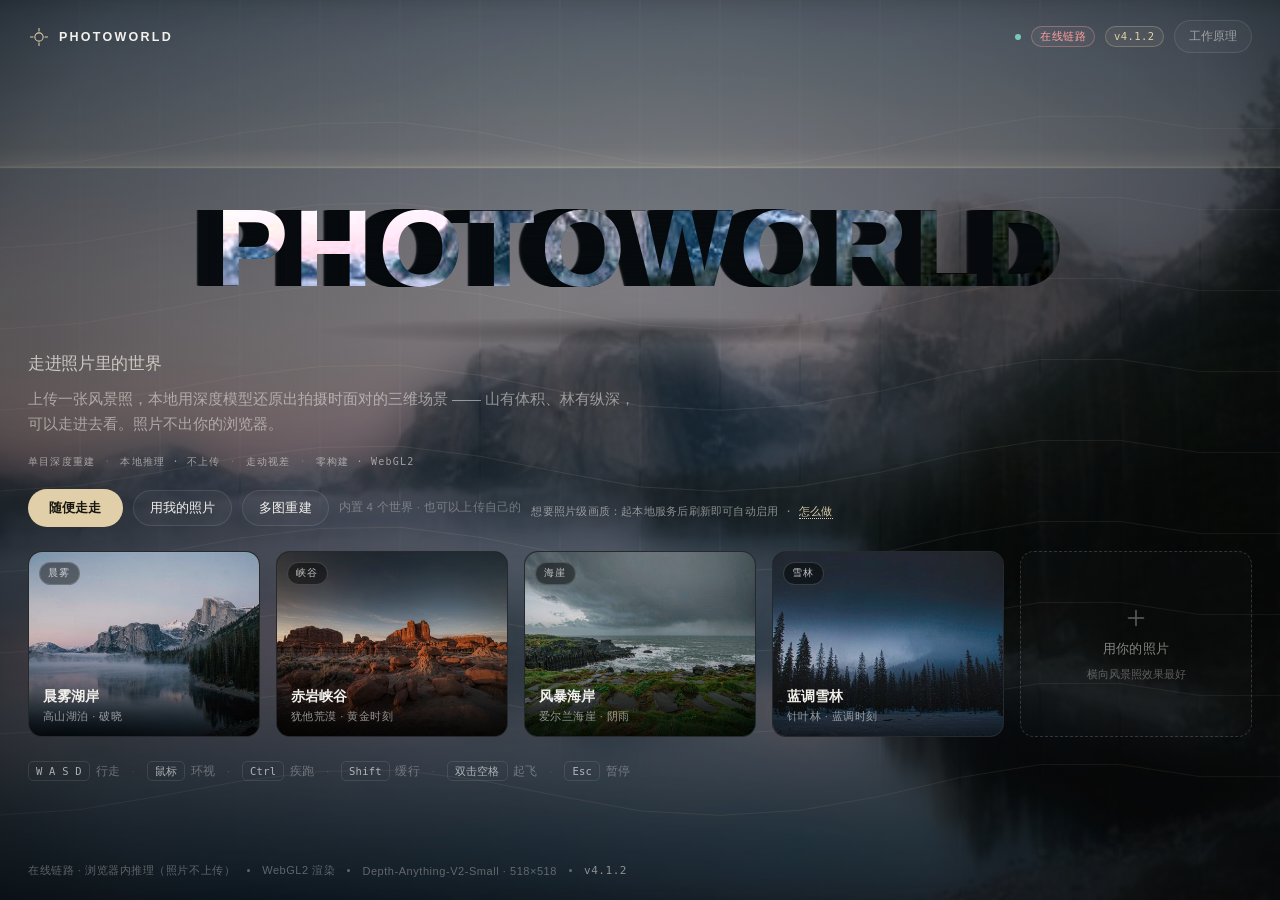
==== index.html @ 277e2b96 "v4.1.2: 质量门补上「没有基线」硬门槛；SfM 少算四遍匹配 P0 质量门放过纯旋转素材：qc.summarize 的 WARN 只看定位率与 RMSE，testdata/v4_terrain " ====
<!DOCTYPE html>
<html lang="zh-CN">
<head>
<meta charset="utf-8">
<meta name="viewport" content="width=device-width, initial-scale=1, maximum-scale=1, user-scalable=no, viewport-fit=cover">
<meta name="theme-color" content="#08090b">
<title>PHOTOWORLD — 走进照片里的世界</title>
<meta name="description" content="上传一张风景照片，在浏览器里重建为可以自由行走的 3D 世界。">
<link rel="stylesheet" href="css/style.css?v=4.1.2">
<link rel="icon" type="image/png" sizes="32x32" href="favicon-32.png">
<link rel="icon" type="image/png" sizes="512x512" href="icon-512.png">
<link rel="apple-touch-icon" sizes="192x192" href="icon-192.png">
</head>
<body>

<!-- ======= 起始页 ======= -->
<div id="landing" class="landing">
  <canvas id="introBg" class="intro-bg" aria-hidden="true"></canvas>
  <header class="topbar">
    <div class="brand">
      <svg viewBox="0 0 32 32" width="22" height="22" aria-hidden="true">
        <circle cx="16" cy="16" r="6" fill="none" stroke="currentColor" stroke-width="1.5"/>
        <path d="M16 3v5M16 24v5M3 16h5M24 16h5" stroke="currentColor" stroke-width="1.5"/>
      </svg>
      <span>PHOTOWORLD</span>
    </div>
    <div class="topbar-actions">
      <span class="live-dot" id="liveDot"></span>
      <a class="pipe-chip" id="pipeBadge" href="gpu.html" target="_blank" rel="noopener"
         title="当前重建管线（点击查看运行环境自检）">检测中…</a>
      <span class="ver-chip" id="verBadge" title="PHOTOWORLD 版本">v1.26.8</span>
      <button class="ghost" id="btnAbout">工作原理</button>
    </div>
  </header>

  <main class="hero">
    <div class="wordmark fx fx-1">
      <canvas id="introCanvas" aria-label="PHOTOWORLD"></canvas>
    </div>
    <h1 class="hero-sub fx fx-2">走进照片里的世界</h1>
    <p class="lede fx fx-3">上传一张风景照，本地用深度模型还原出拍摄时面对的三维场景 —— 山有体积、林有纵深，可以走进去看。照片不出你的浏览器。</p>

    <div class="tags fx fx-4">
      <span>单目深度重建</span><i>·</i>
      <span>本地推理 · 不上传</span><i>·</i>
      <span>走动视差</span><i>·</i>
      <span>零构建 · WebGL2</span>
    </div>

    <div class="cta fx fx-5">
      <button class="primary" id="btnStart">随便走走</button>
      <button class="ghost" id="btnUploadTop">用我的照片</button>
      <span class="cta-note">内置 4 个世界 · 也可以上传自己的</span>
      <span class="cta-note" id="v2Note"></span>
    </div>

    <div class="gallery fx fx-6" id="gallery"></div>

    <p class="hint fx fx-7"><span class="k">W A S D</span> 行走 <i>·</i> <span class="k">鼠标</span> 环视 <i>·</i> <span class="k">Ctrl</span> 疾跑 <i>·</i> <span class="k">Shift</span> 缓行 <i>·</i> <span class="k">双击空格</span> 起飞 <i>·</i> <span class="k">Esc</span> 暂停</p>
  </main>

  <footer class="foot">
    <span id="footPipe">管线检测中…</span>
    <span class="dot"></span>
    <span>WebGL2 渲染</span>
    <span class="dot"></span>
    <span id="footStat">Depth-Anything-V2-Small · 518×518</span>
    <span class="dot"></span>
    <span id="footVer" class="foot-ver">v1.26.8</span>
  </footer>
</div>

<!-- ======= 世界舞台 ======= -->
<div id="stage" class="stage" aria-hidden="true">
  <canvas id="gl"></canvas>

  <div class="hud" id="hud">
    <div class="hud-top">
      <div class="place">
        <div class="place-name" id="hudName">—</div>
        <div class="place-sub"><span id="hudPipe" class="hud-pipe"></span><span id="hudSub">photoworld</span></div>
      </div>

      <div class="compass" id="compass">
        <div class="compass-strip" id="compassStrip"></div>
        <div class="compass-needle"></div>
      </div>

      <div class="actions">
        <button data-act="gallery" class="icon-btn" title="返回画廊">
          <svg viewBox="0 0 24 24"><path d="M4 4h7v7H4zM13 4h7v7h-7zM4 13h7v7H4zM13 13h7v7h-7z"/></svg>
          <span>画廊</span>
        </button>
        <button data-act="upload" class="icon-btn" title="上传照片">
          <svg viewBox="0 0 24 24"><path d="M12 16V4m0 0L7 9m5-5 5 5M4 17v2a2 2 0 002 2h12a2 2 0 002-2v-2"/></svg>
          <span>照片</span>
        </button>
        <button data-act="live" class="icon-btn" id="btnLive" title="实时变化（视锥外地貌按需生成）">
          <svg viewBox="0 0 24 24"><path d="M12 2.6v3.2M12 18.2v3.2M4.1 7.3l2.8 1.6M17.1 15.1l2.8 1.6M4.1 16.7l2.8-1.6M17.1 8.9l2.8-1.6"/><circle cx="12" cy="12" r="3.1"/></svg>
          <span>实时变化</span>
        </button>
        <button data-act="sound" class="icon-btn" title="环境声">
          <svg viewBox="0 0 24 24"><path d="M4 9v6h3l5 4V5L7 9H4zm12-1a5 5 0 010 8"/></svg>
          <span>声音</span>
        </button>
        <button data-act="full" class="icon-btn" title="全屏">
          <svg viewBox="0 0 24 24"><path d="M9 4H4v5M15 4h5v5M9 20H4v-5M15 20h5v-5"/></svg>
          <span>全屏</span>
        </button>
      </div>
    </div>

    <div class="reticle"></div>

    <div class="hud-bottom">
      <div class="coords" id="hudCoords">0.0 / 0.0</div>
      <div class="keys-hint" id="keysHint">按住鼠标左键环视 · WASD 行走 · 双击空格起飞</div>
      <div class="fps" id="hudFps">—</div>
    </div>
  </div>

  <div class="pause hidden" id="pause">
    <div class="pause-card">
      <div class="pause-title">已暂停</div>
      <p>鼠标已释放。点击继续探索这张照片。</p>
      <div class="pause-actions">
        <button class="primary" id="btnResume">继续探索</button>
        <button class="ghost" id="btnNewPhoto">换一张照片</button>
        <button class="ghost" id="btnBackGallery">返回画廊</button>
      </div>
    </div>
  </div>

  <!-- 实时变化参数（点 HUD 的「实时变化」展开） -->
  <div class="live-panel hidden" id="livePanel">
    <div class="live-head">
      <b>实时变化</b>
      <button class="live-x" id="btnLiveClose" title="收起">×</button>
    </div>
    <label class="live-row live-switch">
      <span>启用</span>
      <input type="checkbox" id="liveOn" checked>
      <em>视锥外按主题生成</em>
    </label>
    <label class="live-row">
      <span>混乱度</span>
      <input type="range" id="liveChaos" min="0" max="1" step="0.01" value="0.35">
      <em id="liveChaosVal">0.35</em>
    </label>
    <label class="live-row">
      <span>记忆力</span>
      <input type="range" id="liveMemory" min="0" max="1" step="0.01" value="0.70">
      <em id="liveMemoryVal">0.70</em>
    </label>
    <p class="live-hint">混乱度 1：视锥外新生成的地貌与之前完全无关；记忆力 0：眼前保持不动，身后被迅速重掷。</p>
    <p class="live-hint live-meta" id="liveMeta">地貌原型 · 训练集载入中…</p>
  </div>

  <div id="joystick"><div id="joystickKnob"></div></div>
</div>

<!-- ======= 载入层 ======= -->
<div id="loader" class="loader hidden">
  <div class="loader-photo"><img id="loaderImg" alt=""></div>
  <div class="loader-inner">
    <div class="loader-title" id="loaderTitle">正在重建场景</div>
    <div class="loader-bar"><i id="loaderBar"></i></div>
    <div class="loader-steps" id="loaderSteps">分析图像…</div>
    <div class="loader-depth"><canvas id="loaderDepth" width="192" height="128"></canvas><span id="loaderDepthLabel"></span></div>
  </div>
</div>

<!-- ======= 说明弹窗 ======= -->
<div class="modal hidden" id="modal">
  <div class="modal-card">
    <h2>这是怎么做到的</h2>
    <p>没有云端大模型。照片要么在浏览器里重建，要么交给本机的 GPU 服务重建，
       两条链路都在你自己的机器上完成，照片可以不出本机。</p>

    <div class="cap-report" id="capReport">
      <div class="cap-line"><b>当前链路</b><span id="capPipe">检测中…</span></div>
      <div class="cap-line"><b>WebGPU</b><span id="capGpu">检测中…</span></div>
      <div class="cap-line"><b>本地服务</b><span id="capSvc">检测中…</span></div>
      <p class="dim" id="capAdvice"></p>
    </div>

    <h3>v2 链路（推荐，画质最好）</h3>
    <ol>
      <li><b>GPU 高分辨率深度</b> — 服务端用 Depth-Anything-V2-<b>Large</b> 跑到长边 1540，
          再以原图为引导做 guided-filter 上采样；浏览器内的在线链路只有 518²，山脊和枝叶会糊成一片。</li>
      <li><b>LDI 分层 + 裙边</b> — 被前景遮住的地方不建面（不是把纹理拉满），
          薄弱边界向后挤出"裙边"做出厚度。走动时看到的是物体侧面，而不是穿透过去的洞。</li>
      <li><b>真实相机内参</b> — 照片的水平/垂直视场写进资产，渲染时按它取景，不会把世界放大错位。</li>
    </ol>

    <h3>在线链路（无需服务，随时可用）</h3>
    <ol>
      <li>浏览器内 Depth-Anything-V2-Small（ONNX 量化版 27MB）推理出深度，ORT-WASM 单线程。</li>
      <li>像素按深度反投影成一层表面，走动时有视差 —— 但深度分辨率只有图片的 1/3，
          容易在山体边缘拉出竖直条纹。</li>
      <li>光与空气：太阳取天空最亮处、雾色取地平线色，入景前用探针反解曝光。</li>
    </ol>

    <p class="dim">提示：横向构图、地平线偏低、有明显纵深（近景—中景—远景）的照片效果最好；
      密集枝叶贴脸的前景（如满屏秋叶）目前两条链路都处理不好。</p>
    <p class="dim">想确认自己的机器能不能走 GPU 加速：<a href="gpu.html" target="_blank" rel="noopener">打开运行环境自检</a>。</p>
    <button class="primary" id="btnCloseModal">明白了</button>
  </div>
</div>

<input type="file" id="fileInput" accept="image/*" hidden>

<script>
/* 过期缓存自检：GitHub Pages 的 HTML 有 ~10 分钟缓存，手机浏览器更久。
   页面里的 BUILD 与 version.json 不一致就用带时间戳的 URL 重新加载一次
   （sessionStorage 防死循环）。用户拿到的永远是当前部署的 JS，而不是旧版本。 */
window.__PW_BUILD__ = '4.1.2';
(function () {
  var KEY = 'pw.reloaded';
  function check(reloadIfNewer) {
    return fetch('version.json?t=' + Date.now(), { cache: 'no-store' })
      .then(function (r) { return r.ok ? r.json() : null; })
      .then(function (v) {
        if (!v || !v.version || v.version === window.__PW_BUILD__) return false;
        if (!reloadIfNewer) return v.version;
        // 同一次会话只重载一次：再次不一致说明新版本也没能拿到（CDN 边缘旧缓存），
        // 这时把状态挂到 body 上让界面自己提示，绝不死循环。
        if (sessionStorage.getItem(KEY) === '1') {
          document.documentElement.setAttribute('data-stale', v.version);
          return v.version;
        }
        sessionStorage.setItem(KEY, '1');
        var u = new URL(location.href);
        u.searchParams.set('b', v.version);
        location.replace(u.toString());
        return v.version;
      })
      .catch(function () { return false; });
  }
  try { check(true); } catch (e) { /* 隐私模式 / 无 fetch */ }
  // 回到页面/重新可见时再查一次：手机浏览器常把标签页挂在后台几天，
  // 只在 load 时查一次会一直用旧代码。
  try {
    document.addEventListener('visibilitychange', function () {
      if (document.visibilityState === 'visible') check(true);
    });
    window.addEventListener('focus', function () { check(true); });
  } catch (e) {}
})();
</script>
<script>
window.__errs = [];
window.addEventListener('error', function (e) {
  window.__errs.push(String(e.message));
  document.title = 'ERR ' + e.message;
});
(function () {
  var ce = console.error;
  console.error = function () {
    try {
      var m = arguments[0] && arguments[0].message ? arguments[0].message : arguments[0];
      document.title = 'CE ' + String(m).slice(0, 300);
      document.body.setAttribute('data-err', String(m).slice(0, 300));
    } catch (e2) {}
    ce.apply(console, arguments);
  };
})();
window.addEventListener('unhandledrejection', function (e) {
  window.__errs.push('promise: ' + String(e.reason && e.reason.message || e.reason));
  document.title = 'ERR ' + (e.reason && e.reason.message || e.reason);
});
</script>

<script src="js/mat.js?v=4.1.2"></script>
<script src="js/glutil.js?v=4.1.2"></script>
<script src="js/reconstruct.js?v=4.1.2"></script>
<script src="js/depthpost.js?v=4.1.2"></script>
<script src="js/world.js?v=4.1.2"></script>
<script src="js/depth.js?v=4.1.2"></script>
<script src="js/objects.js?v=4.1.2"></script>
<script src="js/inpaint.js?v=4.1.2"></script>
<script src="js/semantics.js?v=4.1.2"></script>
<script src="js/intro.js?v=4.1.2"></script>
<script src="js/glbworld.js?v=4.1.2"></script>
<script src="js/renderer.js?v=4.1.2"></script>
<script src="js/player.js?v=4.1.2"></script>
<script src="js/audio.js?v=4.1.2"></script>
<script src="js/live_params.js?v=4.1.2"></script>
<script src="js/extend.js?v=4.1.2"></script>
<script src="js/object3d.js?v=4.1.2"></script>
<script src="js/caps.js?v=4.1.2"></script>
<script src="js/app.js?v=4.1.2"></script>
<!-- v4：多图/视频重建面板（独立脚本，不依赖主程序作用域） -->
<script src="js/v4upload.js?v=4.1.2"></script>
</body>
</html>
---- css/style.css ----
:root {
  --bg: #08090b;
  --panel: rgba(18, 19, 22, 0.55);
  --panel-solid: #14151a;
  --line: rgba(255, 255, 255, 0.10);
  --line-strong: rgba(255, 255, 255, 0.18);
  --txt: #f3f1ec;
  --dim: rgba(243, 241, 236, 0.52);
  --dim-2: rgba(243, 241, 236, 0.34);
  --accent: #e0cfa9;
  --radius: 14px;
  --font: -apple-system, BlinkMacSystemFont, "Segoe UI", "PingFang SC", "Hiragino Sans GB", "Microsoft YaHei", sans-serif;
  --mono: ui-monospace, SFMono-Regular, "SF Mono", Menlo, Consolas, monospace;
}

* { box-sizing: border-box; }

html, body {
  margin: 0; padding: 0;
  height: 100%;
  background: var(--bg);
  color: var(--txt);
  font-family: var(--font);
  -webkit-font-smoothing: antialiased;
  overscroll-behavior: none;
}

body { overflow: hidden; }

button {
  font-family: inherit;
  font-size: 13px;
  color: var(--txt);
  background: none;
  border: 1px solid var(--line);
  border-radius: 999px;
  padding: 8px 16px;
  cursor: pointer;
  transition: background .22s, border-color .22s, transform .22s, opacity .22s;
  letter-spacing: .01em;
}
button:hover { background: rgba(255,255,255,.07); border-color: var(--line-strong); }
button:active { transform: scale(.97); }
button.ghost { background: rgba(255,255,255,.03); }
button.primary {
  background: var(--accent);
  color: #17150f;
  border-color: transparent;
  font-weight: 600;
  padding: 10px 22px;
}
button.primary:hover { background: #f0e2c0; }

.hidden { display: none !important; }

/* ---------------- 起始页 ---------------- */
.landing {
  position: absolute; inset: 0;
  display: flex; flex-direction: column;
  overflow-y: auto;
  background:
    radial-gradient(1200px 700px at 50% -10%, rgba(90, 105, 130, 0.20), transparent 70%),
    radial-gradient(900px 500px at 80% 110%, rgba(120, 95, 70, 0.16), transparent 70%),
    var(--bg);
  transition: opacity .7s ease, transform 1.1s cubic-bezier(.2,.8,.2,1);
  z-index: 20;
}
.landing.leaving { opacity: 0; transform: scale(1.04); pointer-events: none; }

/* 全屏底噪：照片被切片解析 + 扫描线（首帧后淡入，避免闪白） */
.intro-bg {
  position: fixed; inset: 0;
  width: 100%; height: 100%;
  display: block;
  z-index: 0;
  opacity: 0;
  animation: bgIn 1.6s ease .15s forwards;
  pointer-events: none;
}
@keyframes bgIn { to { opacity: 1; } }
.landing > .topbar,
.landing > .hero,
.landing > .foot { position: relative; z-index: 1; }

/* 入场编排：每个元素自下浮起，按顺序错峰 */
@keyframes rise {
  from { opacity: 0; transform: translateY(16px); }
  to { opacity: 1; transform: translateY(0); }
}
.fx { opacity: 0; animation: rise .78s cubic-bezier(.2,.8,.2,1) forwards; }
.fx-1 { animation-delay: .10s; }
.fx-2 { animation-delay: .20s; }
.fx-3 { animation-delay: .30s; }
.fx-4 { animation-delay: .40s; }
.fx-5 { animation-delay: .50s; }
.fx-6 { animation-delay: .60s; }
.fx-7 { animation-delay: .72s; }
@media (prefers-reduced-motion: reduce) {
  .fx { animation: none; opacity: 1; }
  .intro-bg { animation: none; opacity: 1; }
}

.topbar {
  display: flex; align-items: center; justify-content: space-between;
  padding: 20px 28px;
  flex: 0 0 auto;
}
.brand {
  display: flex; align-items: center; gap: 9px;
  font-size: 12.5px; font-weight: 600;
  letter-spacing: .18em;
  color: var(--txt);
}
.brand svg { color: var(--accent); }
.topbar-actions button { font-size: 12px; padding: 7px 14px; color: var(--dim); }
.topbar-actions { display: flex; align-items: center; gap: 10px; }
/* 版本号：顶栏小徽标 + 页脚同源显示（app.js 用 VERSION 常量统一写入） */
.ver-chip {
  font-family: var(--mono);
  font-size: 10.5px; line-height: 1;
  letter-spacing: .04em;
  padding: 4px 8px;
  border-radius: 999px;
  color: var(--accent);
  border: 1px solid rgba(224, 207, 169, .28);
  background: rgba(224, 207, 169, .07);
  user-select: none;
}
.foot-ver { font-family: var(--mono); color: var(--dim); }
.live-dot {
  width: 6px; height: 6px; border-radius: 50%;
  background: #79c8b8;
  animation: livePulse 2.6s ease-out infinite;
}
@keyframes livePulse {
  0% { box-shadow: 0 0 0 0 rgba(121,200,184,.45); }
  70% { box-shadow: 0 0 0 7px rgba(121,200,184,0); }
  100% { box-shadow: 0 0 0 0 rgba(121,200,184,0); }
}

.hero {
  flex: 1 1 auto;
  width: 100%;
  max-width: 1340px;
  margin: 0 auto;
  padding: 8px 28px 8px;
  display: flex; flex-direction: column; justify-content: center;
}
.wordmark {
  width: 100%;
  overflow: hidden;
  height: clamp(120px, 19vw, 210px);
  margin: 0 0 6px;
}
.wordmark canvas { width: 100%; height: 100%; display: block; max-width: 100%; }

.hero-sub {
  margin: 0 0 14px;
  font-size: clamp(16px, 1.35vw, 20px);
  line-height: 1.5;
  font-weight: 400;
  letter-spacing: .01em;
  color: rgba(243, 241, 236, 0.72);
}
.hero h1.hero-sub {
  font-size: clamp(16px, 1.35vw, 20px);
  background: none;
  -webkit-background-clip: initial;
  background-clip: initial;
  color: rgba(243, 241, 236, 0.72);
  font-weight: 400;
}

.hero h1 {
  margin: 0 0 14px;
  font-size: clamp(30px, 5.2vw, 54px);
  line-height: 1.08;
  font-weight: 600;
  letter-spacing: -0.02em;
  background: linear-gradient(180deg, #fff 10%, rgba(255,255,255,.62));
  -webkit-background-clip: text; background-clip: text;
  color: transparent;
}
.lede {
  margin: 0 0 18px;
  max-width: 620px;
  font-size: 14.5px; line-height: 1.72;
  color: var(--dim);
}

.tags {
  display: flex; flex-wrap: wrap; align-items: center;
  gap: 9px;
  margin: 0 0 20px;
  font-family: var(--mono);
  font-size: 10px;
  letter-spacing: .12em;
  color: rgba(243, 241, 236, 0.56);
}
.tags i { font-style: normal; opacity: .35; }

.cta {
  display: flex; align-items: center; gap: 10px;
  margin: 0 0 24px;
}
.cta-note { font-size: 11.5px; color: var(--dim-2); letter-spacing: .02em; }
.cta .primary { padding: 9px 20px; }

.gallery {
  display: grid;
  grid-template-columns: repeat(5, 1fr);
  gap: 16px;
}

.card {
  position: relative;
  border-radius: var(--radius);
  overflow: hidden;
  aspect-ratio: 5 / 4;
  background: #101114;
  border: 1px solid var(--line);
  cursor: pointer;
  transition: transform .5s cubic-bezier(.2,.8,.2,1), border-color .3s, box-shadow .5s;
}
.card img {
  width: 100%; height: 100%;
  object-fit: cover;
  display: block;
  transition: transform .9s cubic-bezier(.2,.8,.2,1), filter .5s;
  filter: saturate(.92) brightness(.86);
}
.card:hover { transform: translateY(-4px); border-color: var(--line-strong); box-shadow: 0 20px 50px -20px rgba(0,0,0,.9); }
.card:hover img { transform: scale(1.055); filter: saturate(1.05) brightness(1); }
.card .cap {
  position: absolute; inset: auto 0 0 0;
  padding: 30px 14px 12px;
  background: linear-gradient(transparent, rgba(0,0,0,.78));
}
.card .cap b { display: block; font-size: 13.5px; font-weight: 600; letter-spacing: .01em; }
.card .cap span { display: block; margin-top: 3px; font-size: 11px; color: rgba(255,255,255,.55); letter-spacing: .04em; }
.card .badge {
  position: absolute; top: 10px; left: 10px;
  font-size: 9.5px; letter-spacing: .14em;
  padding: 4px 8px; border-radius: 999px;
  background: rgba(0,0,0,.45);
  border: 1px solid rgba(255,255,255,.16);
  backdrop-filter: blur(6px);
  color: rgba(255,255,255,.72);
}

.card.upload {
  display: flex; flex-direction: column; align-items: center; justify-content: center;
  gap: 10px;
  border-style: dashed;
  border-color: rgba(255,255,255,.16);
  color: var(--dim);
  background: rgba(255,255,255,.015);
}
.card.upload:hover { color: var(--txt); border-color: rgba(255,255,255,.32); background: rgba(255,255,255,.04); }
.card.upload svg { width: 26px; height: 26px; opacity: .7; }
.card.upload .t { font-size: 12.5px; letter-spacing: .02em; }
.card.upload .s { font-size: 10.5px; color: var(--dim-2); }

.hint {
  margin: 26px 0 0;
  font-size: 12px;
  color: var(--dim-2);
  letter-spacing: .02em;
}
.hint .k {
  font-family: var(--mono);
  font-size: 10.5px;
  padding: 3px 7px;
  border: 1px solid var(--line);
  border-radius: 5px;
  color: rgba(255,255,255,.62);
  margin-right: 2px;
}
.hint i { font-style: normal; margin: 0 8px; opacity: .4; }

.foot {
  flex: 0 0 auto;
  display: flex; align-items: center; gap: 12px;
  padding: 18px 28px 22px;
  font-size: 11px;
  color: var(--dim-2);
  letter-spacing: .05em;
}
.foot .dot { width: 3px; height: 3px; border-radius: 50%; background: currentColor; }

/* ---------------- 舞台 ---------------- */
.stage {
  position: absolute; inset: 0;
  opacity: 0;
  transition: opacity .8s ease;
  z-index: 10;
}
.stage.visible { opacity: 1; }
#gl { width: 100%; height: 100%; display: block; cursor: crosshair; }

.hud {
  position: absolute; inset: 0;
  pointer-events: none;
  opacity: 0;
  transition: opacity .8s ease .25s;
  padding: env(safe-area-inset-top) env(safe-area-inset-right) env(safe-area-inset-bottom) env(safe-area-inset-left);
}
.stage.visible .hud { opacity: 1; }
.hud.hide { opacity: 0 !important; }

.hud-top {
  position: absolute; top: 0; left: 0; right: 0;
  display: flex; align-items: flex-start; justify-content: space-between;
  padding: 18px 20px;
  gap: 16px;
}
.place { pointer-events: none; }
.place-name {
  font-size: 14px; font-weight: 600; letter-spacing: .02em;
  text-shadow: 0 2px 14px rgba(0,0,0,.85);
}
.place-sub {
  margin-top: 3px;
  font-family: var(--mono);
  font-size: 9.5px; letter-spacing: .18em;
  color: rgba(255,255,255,.5);
  text-transform: uppercase;
  text-shadow: 0 1px 8px rgba(0,0,0,.8);
}

.compass {
  position: relative;
  width: min(320px, 42vw);
  height: 34px;
  overflow: hidden;
  mask-image: linear-gradient(90deg, transparent, #000 18%, #000 82%, transparent);
  -webkit-mask-image: linear-gradient(90deg, transparent, #000 18%, #000 82%, transparent);
}
.compass-strip {
  position: absolute; top: 0; left: 50%;
  height: 100%;
  display: flex; align-items: center;
  will-change: transform;
}
.compass-strip .tick {
  width: 26px;
  display: flex; align-items: center; justify-content: center;
  font-family: var(--mono);
  font-size: 10px;
  letter-spacing: .06em;
  color: rgba(255,255,255,.55);
  text-shadow: 0 1px 6px rgba(0,0,0,.9);
  position: relative;
}
.compass-strip .tick.card { color: #fff; font-size: 11px; font-weight: 600; }
.compass-strip .tick::after {
  content: '';
  position: absolute; bottom: -9px; left: 50%;
  width: 1px; height: 5px; background: rgba(255,255,255,.22);
}
.compass-needle {
  position: absolute; left: 50%; bottom: 3px;
  width: 1px; height: 8px; margin-left: -.5px;
  background: var(--accent);
  box-shadow: 0 0 8px rgba(224,207,169,.8);
}

.actions { display: flex; gap: 8px; pointer-events: auto; }
.icon-btn {
  display: flex; align-items: center; gap: 6px;
  padding: 8px 12px 8px 10px;
  font-size: 11.5px;
  color: rgba(255,255,255,.74);
  background: rgba(10,11,13,.42);
  border: 1px solid rgba(255,255,255,.12);
  backdrop-filter: blur(14px) saturate(1.2);
  -webkit-backdrop-filter: blur(14px) saturate(1.2);
  border-radius: 10px;
}
.icon-btn svg {
  width: 15px; height: 15px;
  fill: none; stroke: currentColor; stroke-width: 1.6;
  stroke-linecap: round; stroke-linejoin: round;
}
.icon-btn:hover { background: rgba(30,32,38,.72); color: #fff; }
.icon-btn.on { color: var(--accent); border-color: rgba(224,207,169,.4); }

.reticle {
  position: absolute; left: 50%; top: 50%;
  width: 5px; height: 5px; margin: -2.5px 0 0 -2.5px;
  border-radius: 50%;
  background: rgba(255,255,255,.5);
  box-shadow: 0 0 6px rgba(0,0,0,.6);
}

.hud-bottom {
  position: absolute; left: 0; right: 0; bottom: 0;
  display: flex; align-items: flex-end; justify-content: space-between;
  padding: 18px 20px;
  gap: 12px;
  font-family: var(--mono);
  font-size: 10px;
  letter-spacing: .1em;
  color: rgba(255,255,255,.42);
  text-shadow: 0 1px 6px rgba(0,0,0,.85);
}
.keys-hint {
  transition: opacity 1s ease;
  font-family: var(--font);
  font-size: 11px;
  letter-spacing: .03em;
}
.keys-hint.fade { opacity: 0; }
.fps { opacity: .55; }

/* ---------------- 载入 ---------------- */
.loader {
  position: fixed; inset: 0;
  z-index: 40;
  display: flex; align-items: center; justify-content: center;
  background: #05060a;
  transition: opacity .75s ease;
}
.loader.done { opacity: 0; pointer-events: none; }
.loader-photo { position: absolute; inset: 0; overflow: hidden; }
.loader-photo img {
  width: 100%; height: 100%; object-fit: cover;
  filter: blur(18px) brightness(.34) saturate(.85);
  transform: scale(1.12);
  transition: transform 1.6s cubic-bezier(.2,.8,.2,1), filter 1.2s ease;
}
.loader.burst .loader-photo img { transform: scale(1.5); filter: blur(6px) brightness(.7); }
.loader-inner {
  position: relative;
  width: min(360px, 74vw);
  text-align: center;
}
.loader-title {
  font-size: 13px; letter-spacing: .22em; text-transform: uppercase;
  color: rgba(255,255,255,.8);
  margin-bottom: 16px;
}
.loader-bar {
  height: 2px; width: 100%;
  background: rgba(255,255,255,.12);
  border-radius: 2px;
  overflow: hidden;
}
.loader-bar i {
  display: block; height: 100%; width: 0%;
  background: linear-gradient(90deg, rgba(224,207,169,.5), var(--accent));
  transition: width .45s cubic-bezier(.2,.8,.2,1);
}
.loader-depth {
  margin-top: 14px;
  display: flex;
  align-items: center;
  gap: 10px;
  opacity: 0.9;
}
.loader-depth canvas {
  width: 128px; height: 85px;
  border-radius: 6px;
  border: 1px solid rgba(255,255,255,0.14);
  opacity: 0;
  transition: opacity .4s ease;
  image-rendering: auto;
}
.loader-depth span { font-size: 11px; color: rgba(243,241,236,0.5); letter-spacing: .02em; }

.loader-steps {
  margin-top: 12px;
  font-family: var(--mono);
  font-size: 10px; letter-spacing: .1em;
  color: rgba(255,255,255,.42);
  min-height: 14px;
}

/* ---------------- 暂停 / 弹窗 ---------------- */
.pause {
  position: absolute; inset: 0;
  display: flex; align-items: center; justify-content: center;
  background: rgba(4,5,8,.55);
  backdrop-filter: blur(10px);
  -webkit-backdrop-filter: blur(10px);
  z-index: 25;
  animation: fadeIn .3s ease;
}
@keyframes fadeIn { from { opacity: 0 } to { opacity: 1 } }
.pause-card {
  width: min(420px, 86vw);
  padding: 30px 28px 26px;
  border-radius: 18px;
  background: rgba(18,19,23,.9);
  border: 1px solid var(--line);
  box-shadow: 0 40px 90px -30px #000;
  text-align: center;
}
.pause-title { font-size: 19px; font-weight: 600; letter-spacing: .04em; }
.pause-card p { font-size: 12.5px; color: var(--dim); line-height: 1.7; margin: 10px 0 22px; }
.pause-actions { display: flex; flex-direction: column; gap: 8px; }
.pause-actions button { width: 100%; }

.modal {
  position: fixed; inset: 0; z-index: 50;
  display: flex; align-items: center; justify-content: center;
  background: rgba(3,4,7,.72);
  backdrop-filter: blur(8px);
  -webkit-backdrop-filter: blur(8px);
  padding: 20px;
  animation: fadeIn .25s ease;
}
.modal-card {
  width: min(560px, 92vw);
  max-height: 86vh; overflow-y: auto;
  padding: 32px 32px 26px;
  border-radius: 18px;
  background: #14151a;
  border: 1px solid var(--line);
  box-shadow: 0 40px 100px -30px #000;
}
.modal-card h2 { margin: 0 0 12px; font-size: 18px; font-weight: 600; letter-spacing: .02em; }
.modal-card p { font-size: 13px; line-height: 1.78; color: var(--dim); margin: 0 0 14px; }
.modal-card ol { margin: 0 0 16px; padding-left: 18px; }
.modal-card li { font-size: 12.5px; line-height: 1.85; color: rgba(243,241,236,.7); margin-bottom: 8px; }
.modal-card li b { color: var(--txt); font-weight: 600; }
.modal-card .dim { font-size: 11.5px; color: var(--dim-2); }
.modal-card button { margin-top: 8px; }

#joystick {
  position: fixed; width: 120px; height: 120px;
  border-radius: 50%;
  border: 1px solid rgba(255,255,255,.22);
  background: rgba(0,0,0,.16);
  display: none;
  pointer-events: none;
  z-index: 30;
}
#joystickKnob {
  position: absolute; left: 50%; top: 50%;
  width: 46px; height: 46px; margin: -23px 0 0 -23px;
  border-radius: 50%;
  background: rgba(255,255,255,.28);
  border: 1px solid rgba(255,255,255,.4);
}

/* ---------------- 响应式 ---------------- */
@media (max-width: 1100px) {
  .gallery { grid-template-columns: repeat(3, 1fr); }
}
@media (max-width: 900px) {
  .gallery { grid-template-columns: repeat(2, 1fr); }
  .compass { display: none; }
  .hud-top { padding: 14px; }
  .icon-btn span { display: none; }
  .icon-btn { padding: 9px; }
  .hint { display: none; }
}
@media (max-width: 560px) {
  .hero { padding: 12px 16px 0; }
  .wordmark { height: clamp(84px, 22vw, 120px); margin-bottom: 2px; }
  .hero h1 { font-size: 30px; }
  .hero-sub { font-size: 15px; margin-bottom: 10px; }
  .lede { font-size: 13px; margin-bottom: 16px; }
  .tags { font-size: 9.5px; gap: 5px; margin-bottom: 16px; }
  .cta { flex-wrap: wrap; margin-bottom: 20px; }
  .cta-note { display: none; }
  .topbar { padding: 16px; }
  .foot { padding: 14px 16px 18px; }
  #footStat { display: none; }
}

/* 测试/截图用：关闭所有过渡，直接到终态 */
.instant *, .instant *::before, .instant *::after {
  transition: none !important;
  animation: none !important;
}

/* ---------------- 实时变化：参数面板 ---------------- */
.live-panel {
  position: absolute;
  right: 20px; bottom: 92px;
  width: 268px;
  padding: 12px 14px 10px;
  border-radius: 14px;
  background: rgba(10, 11, 13, .78);
  border: 1px solid rgba(255, 255, 255, .12);
  backdrop-filter: blur(18px) saturate(1.2);
  -webkit-backdrop-filter: blur(18px) saturate(1.2);
  box-shadow: 0 18px 46px rgba(0, 0, 0, .5);
  z-index: 6;
  transition: opacity .22s ease, transform .22s ease;
}
.live-panel.hidden { opacity: 0; transform: translateY(6px); pointer-events: none; }
.live-head {
  display: flex; align-items: center; justify-content: space-between;
  margin-bottom: 10px;
  font-size: 12px; letter-spacing: .12em;
  color: var(--accent);
}
.live-x {
  border: 0; background: transparent; cursor: pointer;
  color: var(--dim); font-size: 15px; line-height: 1;
  padding: 0 2px;
}
.live-x:hover { color: #fff; }
.live-row {
  display: grid; grid-template-columns: 46px 1fr 34px;
  align-items: center; gap: 8px;
  margin: 9px 0 2px;
  font-size: 11.5px; color: rgba(255, 255, 255, .72);
}
.live-row em {
  font-style: normal; font-family: var(--mono); font-size: 10.5px;
  color: var(--dim); text-align: right;
}
.live-row input[type="range"] {
  -webkit-appearance: none; appearance: none;
  width: 100%; height: 3px; border-radius: 3px;
  background: rgba(255, 255, 255, .16);
  outline: none; cursor: pointer;
}
.live-row input[type="range"]::-webkit-slider-thumb {
  -webkit-appearance: none; appearance: none;
  width: 13px; height: 13px; border-radius: 50%;
  background: var(--accent);
  border: 0;
  box-shadow: 0 0 0 3px rgba(224, 207, 169, .16);
}
.live-row input[type="range"]::-moz-range-thumb {
  width: 13px; height: 13px; border-radius: 50%;
  background: var(--accent); border: 0;
}
.live-hint {
  margin: 10px 0 0;
  font-size: 10.5px; line-height: 1.55;
  color: var(--dim-2);
}
@media (max-width: 760px) {
  .live-panel { right: 12px; left: 12px; width: auto; bottom: 108px; }
}

.live-meta { margin-top: 6px; color: var(--dim); font-family: var(--mono); font-size: 10px; }

.live-switch { grid-template-columns: 34px 20px 1fr; }
.live-switch input[type="checkbox"] { width: 16px; height: 16px; accent-color: #e0cfa9; }
.live-switch em { text-align: left; color: var(--dim-2); }

/* v1.20：手机上所有 HUD 按钮只显示图标，用户认不出哪个是「实时变化」。
   给它一条常驻小标签（竖排在图下），其它按钮保持纯图标不占位。 */
@media (max-width: 760px) {
  #btnLive {
    position: relative;
    padding: 9px 10px 17px;
  }
  #btnLive span {
    display: block;
    position: absolute;
    left: 50%; bottom: 3px;
    transform: translateX(-50%);
    font-size: 8px;
    line-height: 1;
    letter-spacing: .06em;
    white-space: nowrap;
    color: inherit;
  }
  #btnLive.on span { color: var(--accent); }
}

/* 管线徽标（v2 / 在线）：告诉使用者现在跑的是哪条重建链路。
   两条链路观感差一个代际，不标出来「效果不好」根本无法归因。 */
.pipe-chip {
  font-family: var(--mono);
  font-size: 10.5px; line-height: 1;
  letter-spacing: .04em;
  padding: 4px 8px;
  border-radius: 999px;
  text-decoration: none;
  color: var(--dim);
  border: 1px solid rgba(255, 255, 255, .14);
  background: rgba(255, 255, 255, .04);
  user-select: none;
  white-space: nowrap;
  transition: color .2s, border-color .2s, background .2s;
}
.pipe-chip:hover { color: var(--accent); border-color: rgba(224, 207, 169, .4); }
.pipe-chip[data-level="v2"] {
  color: #9dffb4; border-color: rgba(126, 240, 160, .45); background: rgba(126, 240, 160, .10);
}
.pipe-chip[data-level="v2-partial"] {
  color: #ffd479; border-color: rgba(255, 212, 121, .42); background: rgba(255, 212, 121, .10);
}
.pipe-chip[data-level="gpu"] {
  color: #9ed4ff; border-color: rgba(158, 212, 255, .40); background: rgba(158, 212, 255, .09);
}
.pipe-chip[data-level="igpu"], .pipe-chip[data-level="v1"] { color: #ff9d9d; border-color: rgba(255, 157, 157, .35); }

/* HUD 里的管线标记：进世界后仍然知道这次用的是哪条链路 */
.hud-pipe {
  font-family: var(--mono);
  font-size: 9.5px;
  letter-spacing: .05em;
  padding: 1px 6px;
  margin-right: 6px;
  border-radius: 3px;
  vertical-align: 1px;
  color: #9dffb4;
  border: 1px solid rgba(126, 240, 160, .35);
  background: rgba(126, 240, 160, .09);
}
.hud-pipe:empty { display: none; }
.hud-pipe[data-level="online"] {
  color: #ff9d9d; border-color: rgba(255, 157, 157, .32); background: rgba(255, 157, 157, .08);
}
.hud-pipe[data-level="asset"] {
  color: #9ed4ff; border-color: rgba(158, 212, 255, .34); background: rgba(158, 212, 255, .08);
}

/* 弹窗里的能力报告：使用者一眼看到"我现在跑的是哪条链路、为什么" */
.cap-report {
  margin: 14px 0 18px;
  padding: 12px 14px;
  border: 1px solid rgba(255, 255, 255, .10);
  border-radius: 8px;
  background: rgba(255, 255, 255, .03);
}
.cap-report .cap-line {
  display: flex; gap: 10px; align-items: baseline;
  font-family: var(--mono); font-size: 11.5px; line-height: 1.9;
}
.cap-report .cap-line b { flex: 0 0 76px; color: var(--dim); font-weight: 500; }
.cap-report .cap-line span { color: var(--fg); word-break: break-all; }
.cap-report .cap-line span[data-ok="1"] { color: #9dffb4; }
.cap-report .cap-line span[data-ok="0"] { color: #ff9d9d; }
.cap-report .cap-line span[data-ok="2"] { color: #ffd479; }
.cap-report p.dim { margin: 8px 0 0; font-size: 11.5px; }
.modal-card h3 { font-size: 13px; margin: 16px 0 6px; letter-spacing: .02em; }
.modal-card a { color: var(--accent); }

/* CTA 里的 GPU 加速提示：启用 v2 说清楚，没启用给出一步到位的入口 */
#v2Note {
  display: block;
  margin-top: 8px;
  font-family: var(--mono);
  font-size: 11px;
  letter-spacing: .02em;
}
#v2Note[data-level="v2"] { color: #9dffb4; }
#v2Note[data-level="off"] { color: var(--dim); }
#v2Note a { color: var(--accent); text-decoration: none; border-bottom: 1px dotted currentColor; }
#v2Note a:hover { color: #fff; }
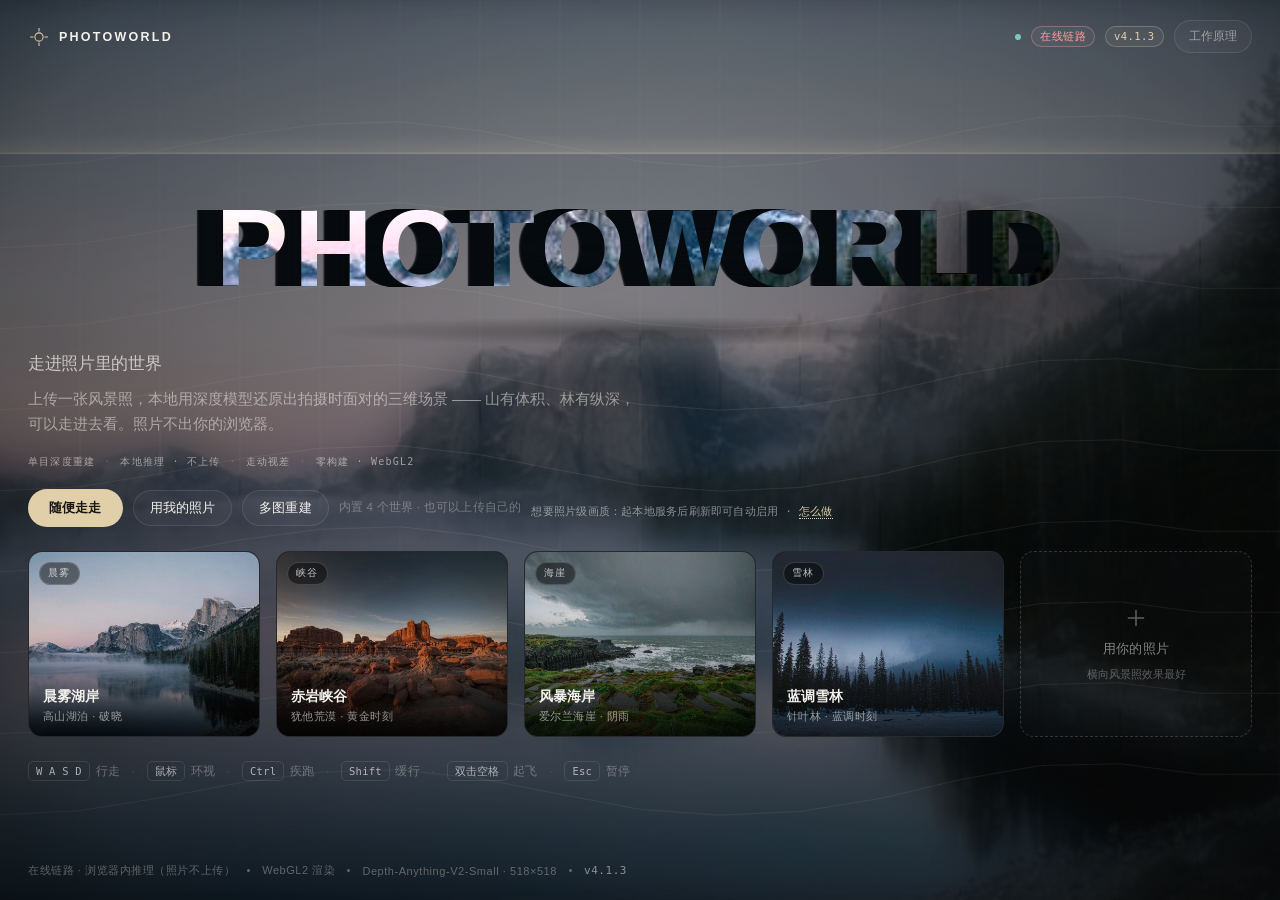
==== commit dcf90b18: "v4.1.3: 修复「素材合格却出不了世界」；极线诊断与 RMSE 纠错 P0 合格素材建完 GLB 被立刻删掉。fill = 有数据格子 / cells²，cells 默认 200（4 万格）， 而" ====
--- a/index.html
+++ b/index.html
@@ -6,7 +6,7 @@
 <meta name="theme-color" content="#08090b">
 <title>PHOTOWORLD — 走进照片里的世界</title>
 <meta name="description" content="上传一张风景照片，在浏览器里重建为可以自由行走的 3D 世界。">
-<link rel="stylesheet" href="css/style.css?v=4.1.2">
+<link rel="stylesheet" href="css/style.css?v=4.1.3">
 <link rel="icon" type="image/png" sizes="32x32" href="favicon-32.png">
 <link rel="icon" type="image/png" sizes="512x512" href="icon-512.png">
 <link rel="apple-touch-icon" sizes="192x192" href="icon-192.png">
@@ -214,7 +214,7 @@
 /* 过期缓存自检：GitHub Pages 的 HTML 有 ~10 分钟缓存，手机浏览器更久。
    页面里的 BUILD 与 version.json 不一致就用带时间戳的 URL 重新加载一次
    （sessionStorage 防死循环）。用户拿到的永远是当前部署的 JS，而不是旧版本。 */
-window.__PW_BUILD__ = '4.1.2';
+window.__PW_BUILD__ = '4.1.3';
 (function () {
   var KEY = 'pw.reloaded';
   function check(reloadIfNewer) {
@@ -271,26 +271,26 @@
 });
 </script>
 
-<script src="js/mat.js?v=4.1.2"></script>
-<script src="js/glutil.js?v=4.1.2"></script>
-<script src="js/reconstruct.js?v=4.1.2"></script>
-<script src="js/depthpost.js?v=4.1.2"></script>
-<script src="js/world.js?v=4.1.2"></script>
-<script src="js/depth.js?v=4.1.2"></script>
-<script src="js/objects.js?v=4.1.2"></script>
-<script src="js/inpaint.js?v=4.1.2"></script>
-<script src="js/semantics.js?v=4.1.2"></script>
-<script src="js/intro.js?v=4.1.2"></script>
-<script src="js/glbworld.js?v=4.1.2"></script>
-<script src="js/renderer.js?v=4.1.2"></script>
-<script src="js/player.js?v=4.1.2"></script>
-<script src="js/audio.js?v=4.1.2"></script>
-<script src="js/live_params.js?v=4.1.2"></script>
-<script src="js/extend.js?v=4.1.2"></script>
-<script src="js/object3d.js?v=4.1.2"></script>
-<script src="js/caps.js?v=4.1.2"></script>
-<script src="js/app.js?v=4.1.2"></script>
+<script src="js/mat.js?v=4.1.3"></script>
+<script src="js/glutil.js?v=4.1.3"></script>
+<script src="js/reconstruct.js?v=4.1.3"></script>
+<script src="js/depthpost.js?v=4.1.3"></script>
+<script src="js/world.js?v=4.1.3"></script>
+<script src="js/depth.js?v=4.1.3"></script>
+<script src="js/objects.js?v=4.1.3"></script>
+<script src="js/inpaint.js?v=4.1.3"></script>
+<script src="js/semantics.js?v=4.1.3"></script>
+<script src="js/intro.js?v=4.1.3"></script>
+<script src="js/glbworld.js?v=4.1.3"></script>
+<script src="js/renderer.js?v=4.1.3"></script>
+<script src="js/player.js?v=4.1.3"></script>
+<script src="js/audio.js?v=4.1.3"></script>
+<script src="js/live_params.js?v=4.1.3"></script>
+<script src="js/extend.js?v=4.1.3"></script>
+<script src="js/object3d.js?v=4.1.3"></script>
+<script src="js/caps.js?v=4.1.3"></script>
+<script src="js/app.js?v=4.1.3"></script>
 <!-- v4：多图/视频重建面板（独立脚本，不依赖主程序作用域） -->
-<script src="js/v4upload.js?v=4.1.2"></script>
+<script src="js/v4upload.js?v=4.1.3"></script>
 </body>
 </html>
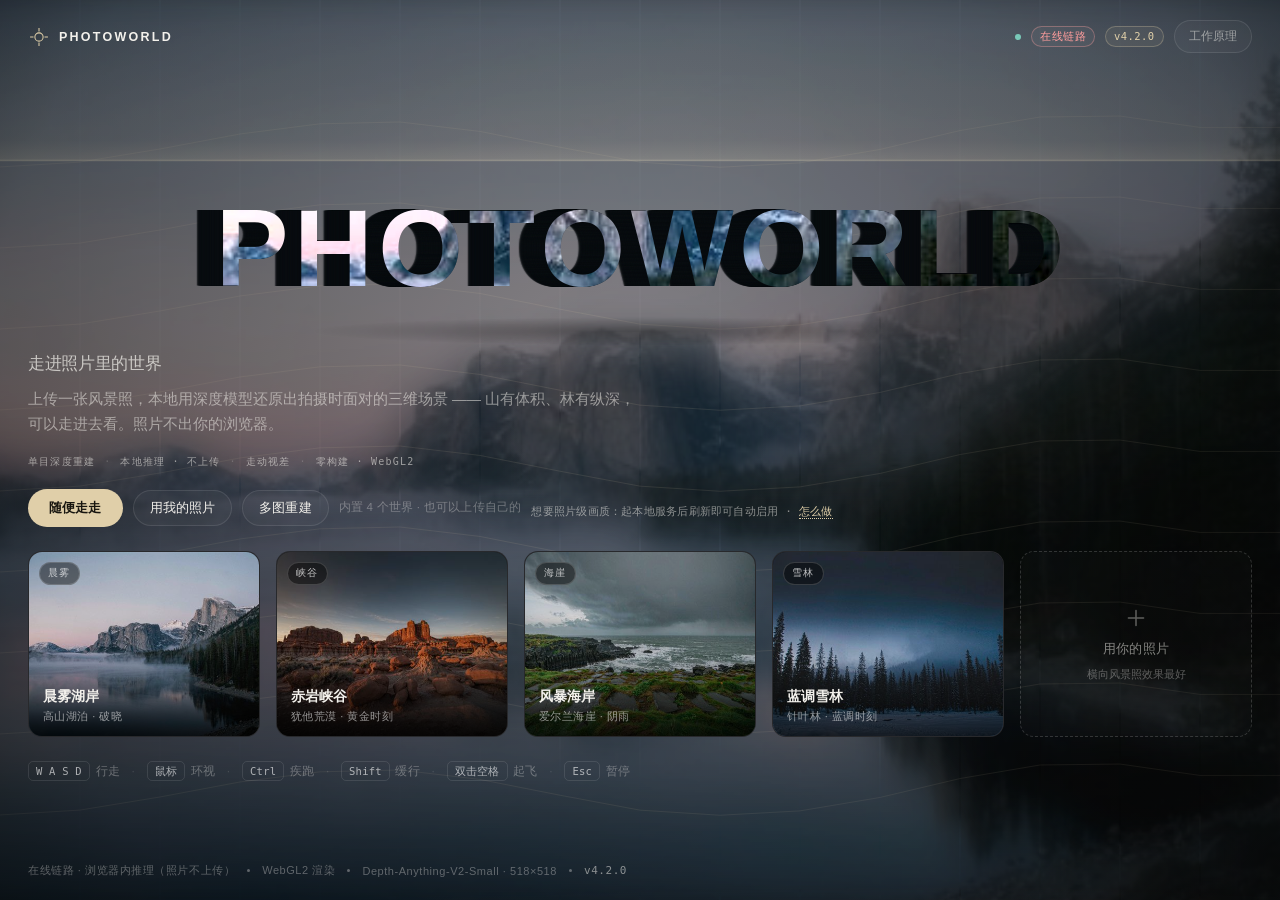
==== commit 49ef983d: "v4.2.0: 合并合作者 v4.1.1~v4.1.3 + 3DGS-lite 实验（--splat） 合并：fill 阈值/高度场分位裁角/RMSE 只看内点/极线残差内参顺序（v4.1.3）、 质" ====
--- a/index.html
+++ b/index.html
@@ -6,7 +6,7 @@
 <meta name="theme-color" content="#08090b">
 <title>PHOTOWORLD — 走进照片里的世界</title>
 <meta name="description" content="上传一张风景照片，在浏览器里重建为可以自由行走的 3D 世界。">
-<link rel="stylesheet" href="css/style.css?v=4.1.3">
+<link rel="stylesheet" href="css/style.css?v=4.2.0">
 <link rel="icon" type="image/png" sizes="32x32" href="favicon-32.png">
 <link rel="icon" type="image/png" sizes="512x512" href="icon-512.png">
 <link rel="apple-touch-icon" sizes="192x192" href="icon-192.png">
@@ -214,7 +214,7 @@
 /* 过期缓存自检：GitHub Pages 的 HTML 有 ~10 分钟缓存，手机浏览器更久。
    页面里的 BUILD 与 version.json 不一致就用带时间戳的 URL 重新加载一次
    （sessionStorage 防死循环）。用户拿到的永远是当前部署的 JS，而不是旧版本。 */
-window.__PW_BUILD__ = '4.1.3';
+window.__PW_BUILD__ = '4.2.0';
 (function () {
   var KEY = 'pw.reloaded';
   function check(reloadIfNewer) {
@@ -271,26 +271,26 @@
 });
 </script>
 
-<script src="js/mat.js?v=4.1.3"></script>
-<script src="js/glutil.js?v=4.1.3"></script>
-<script src="js/reconstruct.js?v=4.1.3"></script>
-<script src="js/depthpost.js?v=4.1.3"></script>
-<script src="js/world.js?v=4.1.3"></script>
-<script src="js/depth.js?v=4.1.3"></script>
-<script src="js/objects.js?v=4.1.3"></script>
-<script src="js/inpaint.js?v=4.1.3"></script>
-<script src="js/semantics.js?v=4.1.3"></script>
-<script src="js/intro.js?v=4.1.3"></script>
-<script src="js/glbworld.js?v=4.1.3"></script>
-<script src="js/renderer.js?v=4.1.3"></script>
-<script src="js/player.js?v=4.1.3"></script>
-<script src="js/audio.js?v=4.1.3"></script>
-<script src="js/live_params.js?v=4.1.3"></script>
-<script src="js/extend.js?v=4.1.3"></script>
-<script src="js/object3d.js?v=4.1.3"></script>
-<script src="js/caps.js?v=4.1.3"></script>
-<script src="js/app.js?v=4.1.3"></script>
+<script src="js/mat.js?v=4.2.0"></script>
+<script src="js/glutil.js?v=4.2.0"></script>
+<script src="js/reconstruct.js?v=4.2.0"></script>
+<script src="js/depthpost.js?v=4.2.0"></script>
+<script src="js/world.js?v=4.2.0"></script>
+<script src="js/depth.js?v=4.2.0"></script>
+<script src="js/objects.js?v=4.2.0"></script>
+<script src="js/inpaint.js?v=4.2.0"></script>
+<script src="js/semantics.js?v=4.2.0"></script>
+<script src="js/intro.js?v=4.2.0"></script>
+<script src="js/glbworld.js?v=4.2.0"></script>
+<script src="js/renderer.js?v=4.2.0"></script>
+<script src="js/player.js?v=4.2.0"></script>
+<script src="js/audio.js?v=4.2.0"></script>
+<script src="js/live_params.js?v=4.2.0"></script>
+<script src="js/extend.js?v=4.2.0"></script>
+<script src="js/object3d.js?v=4.2.0"></script>
+<script src="js/caps.js?v=4.2.0"></script>
+<script src="js/app.js?v=4.2.0"></script>
 <!-- v4：多图/视频重建面板（独立脚本，不依赖主程序作用域） -->
-<script src="js/v4upload.js?v=4.1.3"></script>
+<script src="js/v4upload.js?v=4.2.0"></script>
 </body>
 </html>
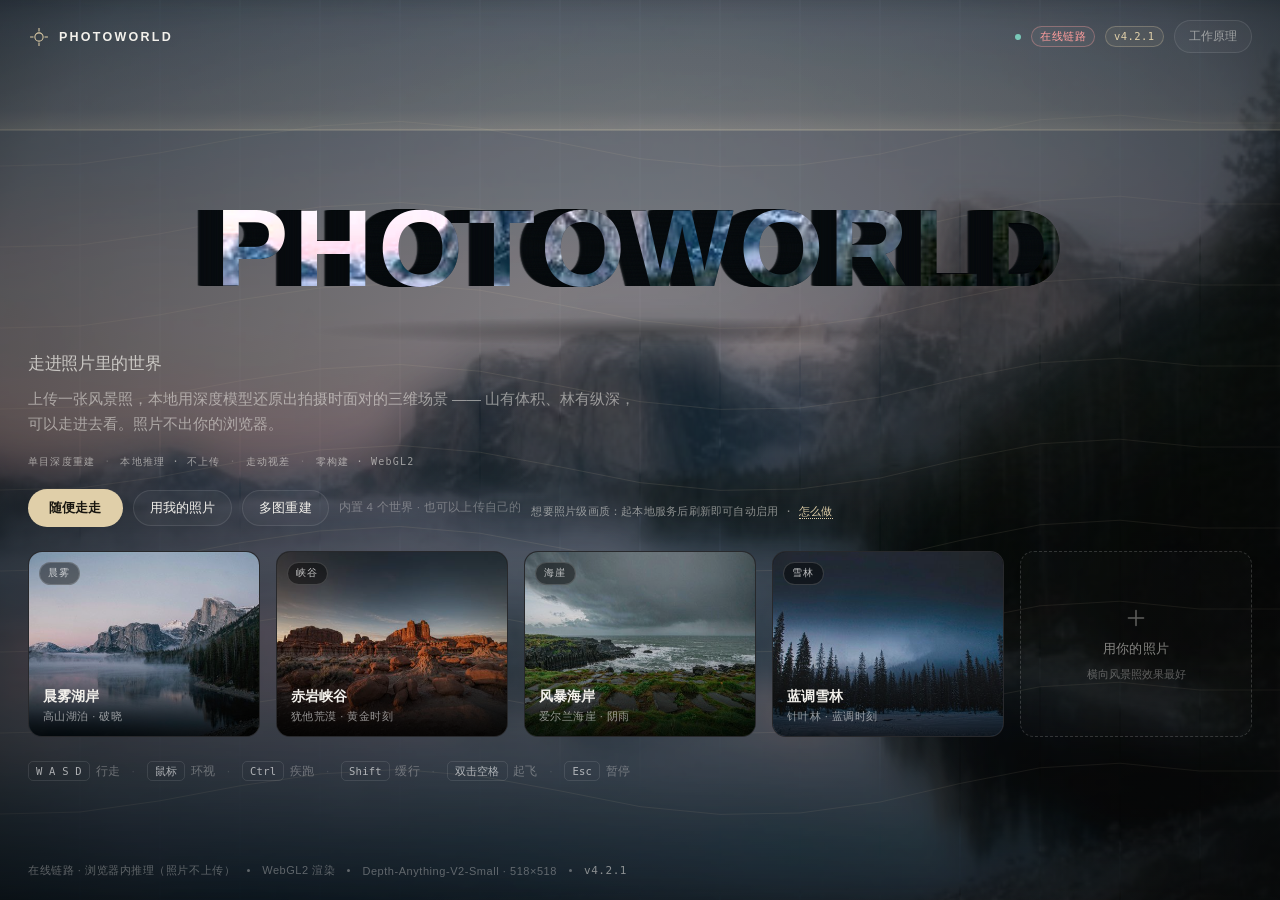
==== commit 8e1351ad: "v4.2.1: 真实素材首测（lego）暴露质量门盲区，补光度一致性判据 - tools/fetch_lego_sample.py: 从 HF 镜像取 NeRF-Synthetic lego（带真值位" ====
--- a/index.html
+++ b/index.html
@@ -6,7 +6,7 @@
 <meta name="theme-color" content="#08090b">
 <title>PHOTOWORLD — 走进照片里的世界</title>
 <meta name="description" content="上传一张风景照片，在浏览器里重建为可以自由行走的 3D 世界。">
-<link rel="stylesheet" href="css/style.css?v=4.2.0">
+<link rel="stylesheet" href="css/style.css?v=4.2.1">
 <link rel="icon" type="image/png" sizes="32x32" href="favicon-32.png">
 <link rel="icon" type="image/png" sizes="512x512" href="icon-512.png">
 <link rel="apple-touch-icon" sizes="192x192" href="icon-192.png">
@@ -214,7 +214,7 @@
 /* 过期缓存自检：GitHub Pages 的 HTML 有 ~10 分钟缓存，手机浏览器更久。
    页面里的 BUILD 与 version.json 不一致就用带时间戳的 URL 重新加载一次
    （sessionStorage 防死循环）。用户拿到的永远是当前部署的 JS，而不是旧版本。 */
-window.__PW_BUILD__ = '4.2.0';
+window.__PW_BUILD__ = '4.2.1';
 (function () {
   var KEY = 'pw.reloaded';
   function check(reloadIfNewer) {
@@ -271,26 +271,26 @@
 });
 </script>
 
-<script src="js/mat.js?v=4.2.0"></script>
-<script src="js/glutil.js?v=4.2.0"></script>
-<script src="js/reconstruct.js?v=4.2.0"></script>
-<script src="js/depthpost.js?v=4.2.0"></script>
-<script src="js/world.js?v=4.2.0"></script>
-<script src="js/depth.js?v=4.2.0"></script>
-<script src="js/objects.js?v=4.2.0"></script>
-<script src="js/inpaint.js?v=4.2.0"></script>
-<script src="js/semantics.js?v=4.2.0"></script>
-<script src="js/intro.js?v=4.2.0"></script>
-<script src="js/glbworld.js?v=4.2.0"></script>
-<script src="js/renderer.js?v=4.2.0"></script>
-<script src="js/player.js?v=4.2.0"></script>
-<script src="js/audio.js?v=4.2.0"></script>
-<script src="js/live_params.js?v=4.2.0"></script>
-<script src="js/extend.js?v=4.2.0"></script>
-<script src="js/object3d.js?v=4.2.0"></script>
-<script src="js/caps.js?v=4.2.0"></script>
-<script src="js/app.js?v=4.2.0"></script>
+<script src="js/mat.js?v=4.2.1"></script>
+<script src="js/glutil.js?v=4.2.1"></script>
+<script src="js/reconstruct.js?v=4.2.1"></script>
+<script src="js/depthpost.js?v=4.2.1"></script>
+<script src="js/world.js?v=4.2.1"></script>
+<script src="js/depth.js?v=4.2.1"></script>
+<script src="js/objects.js?v=4.2.1"></script>
+<script src="js/inpaint.js?v=4.2.1"></script>
+<script src="js/semantics.js?v=4.2.1"></script>
+<script src="js/intro.js?v=4.2.1"></script>
+<script src="js/glbworld.js?v=4.2.1"></script>
+<script src="js/renderer.js?v=4.2.1"></script>
+<script src="js/player.js?v=4.2.1"></script>
+<script src="js/audio.js?v=4.2.1"></script>
+<script src="js/live_params.js?v=4.2.1"></script>
+<script src="js/extend.js?v=4.2.1"></script>
+<script src="js/object3d.js?v=4.2.1"></script>
+<script src="js/caps.js?v=4.2.1"></script>
+<script src="js/app.js?v=4.2.1"></script>
 <!-- v4：多图/视频重建面板（独立脚本，不依赖主程序作用域） -->
-<script src="js/v4upload.js?v=4.2.0"></script>
+<script src="js/v4upload.js?v=4.2.1"></script>
 </body>
 </html>
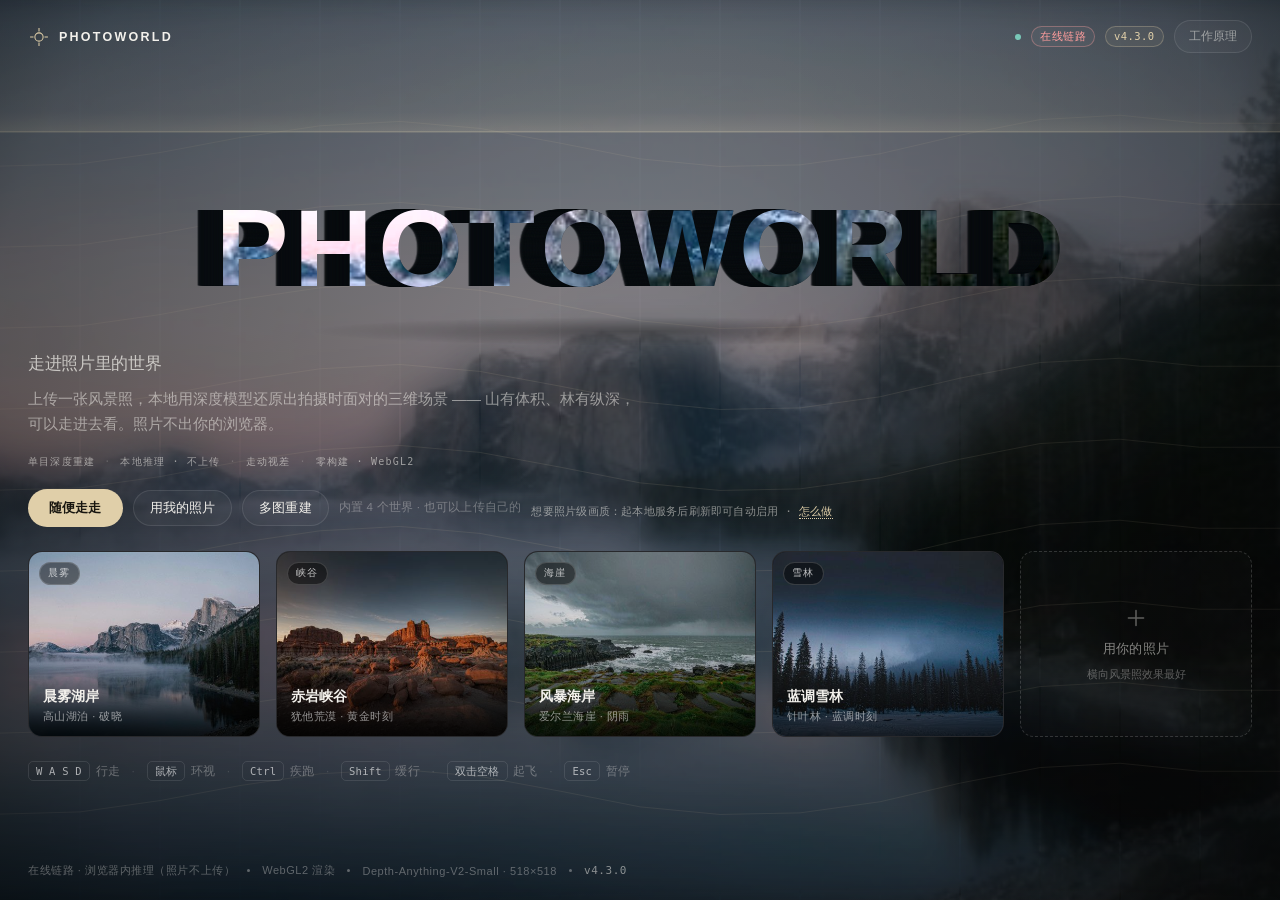
==== commit 0c5c2b21: "v4.3.0: 接入 COLMAP（位姿 + 稠密 MVS），真实素材能被认出来 - pipeline/v4/colmap.py: 稀疏三步 + 稠密(image_undistorter/patch_" ====
--- a/index.html
+++ b/index.html
@@ -6,7 +6,7 @@
 <meta name="theme-color" content="#08090b">
 <title>PHOTOWORLD — 走进照片里的世界</title>
 <meta name="description" content="上传一张风景照片，在浏览器里重建为可以自由行走的 3D 世界。">
-<link rel="stylesheet" href="css/style.css?v=4.2.1">
+<link rel="stylesheet" href="css/style.css?v=4.3.0">
 <link rel="icon" type="image/png" sizes="32x32" href="favicon-32.png">
 <link rel="icon" type="image/png" sizes="512x512" href="icon-512.png">
 <link rel="apple-touch-icon" sizes="192x192" href="icon-192.png">
@@ -214,7 +214,7 @@
 /* 过期缓存自检：GitHub Pages 的 HTML 有 ~10 分钟缓存，手机浏览器更久。
    页面里的 BUILD 与 version.json 不一致就用带时间戳的 URL 重新加载一次
    （sessionStorage 防死循环）。用户拿到的永远是当前部署的 JS，而不是旧版本。 */
-window.__PW_BUILD__ = '4.2.1';
+window.__PW_BUILD__ = '4.3.0';
 (function () {
   var KEY = 'pw.reloaded';
   function check(reloadIfNewer) {
@@ -271,26 +271,26 @@
 });
 </script>
 
-<script src="js/mat.js?v=4.2.1"></script>
-<script src="js/glutil.js?v=4.2.1"></script>
-<script src="js/reconstruct.js?v=4.2.1"></script>
-<script src="js/depthpost.js?v=4.2.1"></script>
-<script src="js/world.js?v=4.2.1"></script>
-<script src="js/depth.js?v=4.2.1"></script>
-<script src="js/objects.js?v=4.2.1"></script>
-<script src="js/inpaint.js?v=4.2.1"></script>
-<script src="js/semantics.js?v=4.2.1"></script>
-<script src="js/intro.js?v=4.2.1"></script>
-<script src="js/glbworld.js?v=4.2.1"></script>
-<script src="js/renderer.js?v=4.2.1"></script>
-<script src="js/player.js?v=4.2.1"></script>
-<script src="js/audio.js?v=4.2.1"></script>
-<script src="js/live_params.js?v=4.2.1"></script>
-<script src="js/extend.js?v=4.2.1"></script>
-<script src="js/object3d.js?v=4.2.1"></script>
-<script src="js/caps.js?v=4.2.1"></script>
-<script src="js/app.js?v=4.2.1"></script>
+<script src="js/mat.js?v=4.3.0"></script>
+<script src="js/glutil.js?v=4.3.0"></script>
+<script src="js/reconstruct.js?v=4.3.0"></script>
+<script src="js/depthpost.js?v=4.3.0"></script>
+<script src="js/world.js?v=4.3.0"></script>
+<script src="js/depth.js?v=4.3.0"></script>
+<script src="js/objects.js?v=4.3.0"></script>
+<script src="js/inpaint.js?v=4.3.0"></script>
+<script src="js/semantics.js?v=4.3.0"></script>
+<script src="js/intro.js?v=4.3.0"></script>
+<script src="js/glbworld.js?v=4.3.0"></script>
+<script src="js/renderer.js?v=4.3.0"></script>
+<script src="js/player.js?v=4.3.0"></script>
+<script src="js/audio.js?v=4.3.0"></script>
+<script src="js/live_params.js?v=4.3.0"></script>
+<script src="js/extend.js?v=4.3.0"></script>
+<script src="js/object3d.js?v=4.3.0"></script>
+<script src="js/caps.js?v=4.3.0"></script>
+<script src="js/app.js?v=4.3.0"></script>
 <!-- v4：多图/视频重建面板（独立脚本，不依赖主程序作用域） -->
-<script src="js/v4upload.js?v=4.2.1"></script>
+<script src="js/v4upload.js?v=4.3.0"></script>
 </body>
 </html>
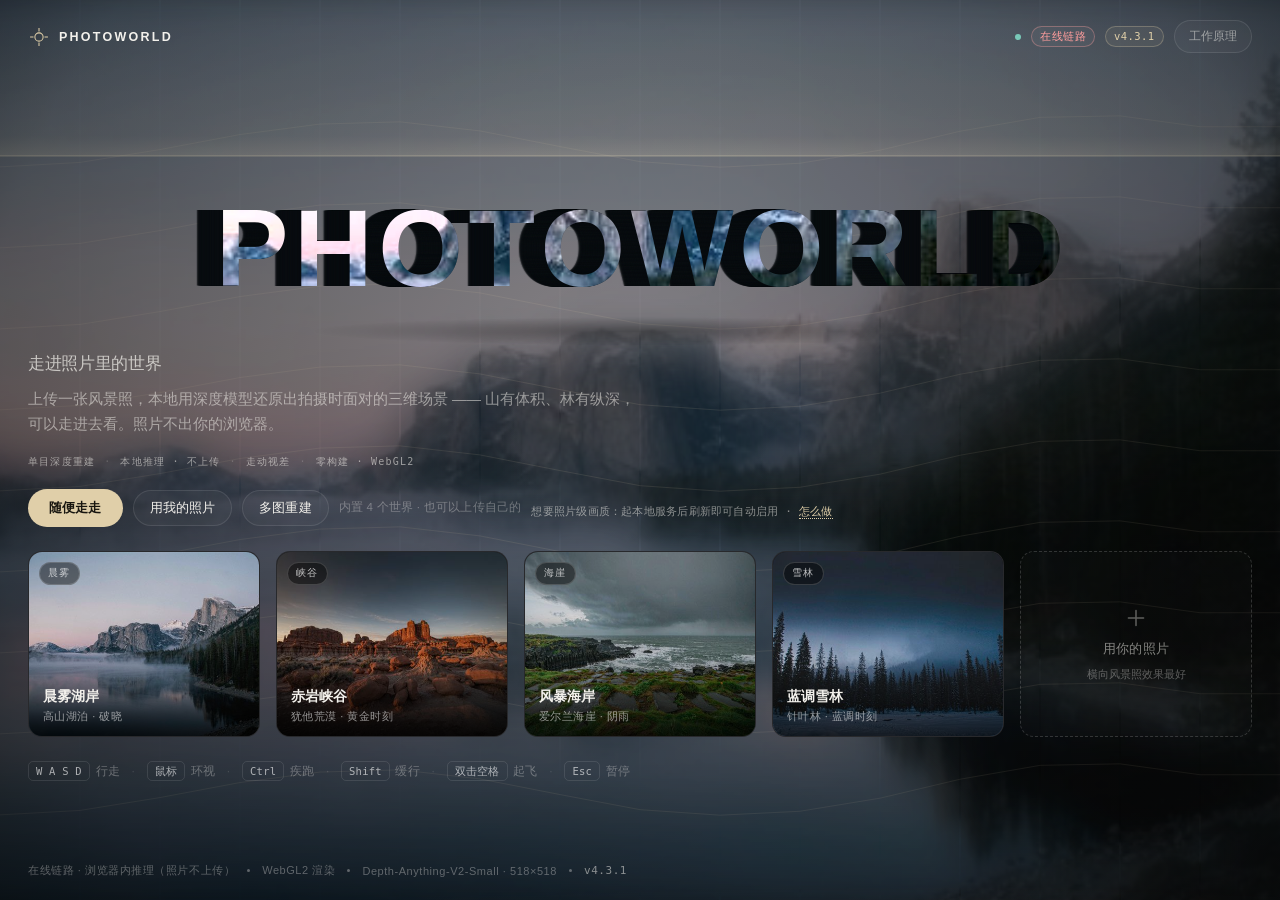
==== commit b6dba1f9: "v4.3.1: 试泊松重建（结论：MVS 法线不全局一致 → 拉丝，不推荐） - pipeline/v4/poisson.py: 体素降采样(含法线)+泊松+密度裁剪+最近邻取色 - colmap.r" ====
--- a/index.html
+++ b/index.html
@@ -6,7 +6,7 @@
 <meta name="theme-color" content="#08090b">
 <title>PHOTOWORLD — 走进照片里的世界</title>
 <meta name="description" content="上传一张风景照片，在浏览器里重建为可以自由行走的 3D 世界。">
-<link rel="stylesheet" href="css/style.css?v=4.3.0">
+<link rel="stylesheet" href="css/style.css?v=4.3.1">
 <link rel="icon" type="image/png" sizes="32x32" href="favicon-32.png">
 <link rel="icon" type="image/png" sizes="512x512" href="icon-512.png">
 <link rel="apple-touch-icon" sizes="192x192" href="icon-192.png">
@@ -214,7 +214,7 @@
 /* 过期缓存自检：GitHub Pages 的 HTML 有 ~10 分钟缓存，手机浏览器更久。
    页面里的 BUILD 与 version.json 不一致就用带时间戳的 URL 重新加载一次
    （sessionStorage 防死循环）。用户拿到的永远是当前部署的 JS，而不是旧版本。 */
-window.__PW_BUILD__ = '4.3.0';
+window.__PW_BUILD__ = '4.3.1';
 (function () {
   var KEY = 'pw.reloaded';
   function check(reloadIfNewer) {
@@ -271,26 +271,26 @@
 });
 </script>
 
-<script src="js/mat.js?v=4.3.0"></script>
-<script src="js/glutil.js?v=4.3.0"></script>
-<script src="js/reconstruct.js?v=4.3.0"></script>
-<script src="js/depthpost.js?v=4.3.0"></script>
-<script src="js/world.js?v=4.3.0"></script>
-<script src="js/depth.js?v=4.3.0"></script>
-<script src="js/objects.js?v=4.3.0"></script>
-<script src="js/inpaint.js?v=4.3.0"></script>
-<script src="js/semantics.js?v=4.3.0"></script>
-<script src="js/intro.js?v=4.3.0"></script>
-<script src="js/glbworld.js?v=4.3.0"></script>
-<script src="js/renderer.js?v=4.3.0"></script>
-<script src="js/player.js?v=4.3.0"></script>
-<script src="js/audio.js?v=4.3.0"></script>
-<script src="js/live_params.js?v=4.3.0"></script>
-<script src="js/extend.js?v=4.3.0"></script>
-<script src="js/object3d.js?v=4.3.0"></script>
-<script src="js/caps.js?v=4.3.0"></script>
-<script src="js/app.js?v=4.3.0"></script>
+<script src="js/mat.js?v=4.3.1"></script>
+<script src="js/glutil.js?v=4.3.1"></script>
+<script src="js/reconstruct.js?v=4.3.1"></script>
+<script src="js/depthpost.js?v=4.3.1"></script>
+<script src="js/world.js?v=4.3.1"></script>
+<script src="js/depth.js?v=4.3.1"></script>
+<script src="js/objects.js?v=4.3.1"></script>
+<script src="js/inpaint.js?v=4.3.1"></script>
+<script src="js/semantics.js?v=4.3.1"></script>
+<script src="js/intro.js?v=4.3.1"></script>
+<script src="js/glbworld.js?v=4.3.1"></script>
+<script src="js/renderer.js?v=4.3.1"></script>
+<script src="js/player.js?v=4.3.1"></script>
+<script src="js/audio.js?v=4.3.1"></script>
+<script src="js/live_params.js?v=4.3.1"></script>
+<script src="js/extend.js?v=4.3.1"></script>
+<script src="js/object3d.js?v=4.3.1"></script>
+<script src="js/caps.js?v=4.3.1"></script>
+<script src="js/app.js?v=4.3.1"></script>
 <!-- v4：多图/视频重建面板（独立脚本，不依赖主程序作用域） -->
-<script src="js/v4upload.js?v=4.3.0"></script>
+<script src="js/v4upload.js?v=4.3.1"></script>
 </body>
 </html>
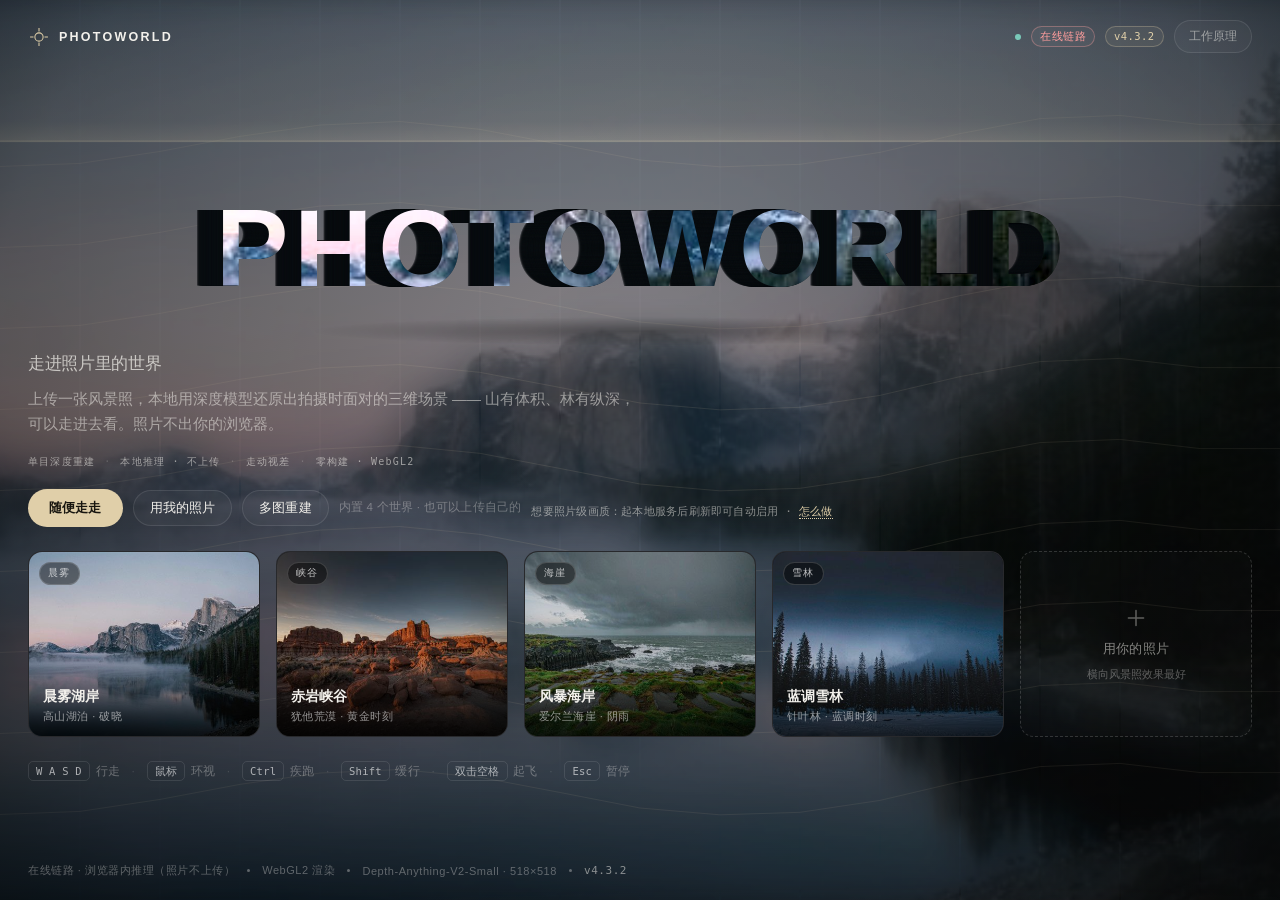
==== commit 780b2dc3: "v4.3.2: 做全局法线一致化；泊松仍不行，真因是点云稀疏 - 新增 pipeline/v4/normals.py: 相机可见性投票法线一致化（返回 P,N,idx） - 逐项排除：法线朝向/绕向/" ====
--- a/index.html
+++ b/index.html
@@ -6,7 +6,7 @@
 <meta name="theme-color" content="#08090b">
 <title>PHOTOWORLD — 走进照片里的世界</title>
 <meta name="description" content="上传一张风景照片，在浏览器里重建为可以自由行走的 3D 世界。">
-<link rel="stylesheet" href="css/style.css?v=4.3.1">
+<link rel="stylesheet" href="css/style.css?v=4.3.2">
 <link rel="icon" type="image/png" sizes="32x32" href="favicon-32.png">
 <link rel="icon" type="image/png" sizes="512x512" href="icon-512.png">
 <link rel="apple-touch-icon" sizes="192x192" href="icon-192.png">
@@ -214,7 +214,7 @@
 /* 过期缓存自检：GitHub Pages 的 HTML 有 ~10 分钟缓存，手机浏览器更久。
    页面里的 BUILD 与 version.json 不一致就用带时间戳的 URL 重新加载一次
    （sessionStorage 防死循环）。用户拿到的永远是当前部署的 JS，而不是旧版本。 */
-window.__PW_BUILD__ = '4.3.1';
+window.__PW_BUILD__ = '4.3.2';
 (function () {
   var KEY = 'pw.reloaded';
   function check(reloadIfNewer) {
@@ -271,26 +271,26 @@
 });
 </script>
 
-<script src="js/mat.js?v=4.3.1"></script>
-<script src="js/glutil.js?v=4.3.1"></script>
-<script src="js/reconstruct.js?v=4.3.1"></script>
-<script src="js/depthpost.js?v=4.3.1"></script>
-<script src="js/world.js?v=4.3.1"></script>
-<script src="js/depth.js?v=4.3.1"></script>
-<script src="js/objects.js?v=4.3.1"></script>
-<script src="js/inpaint.js?v=4.3.1"></script>
-<script src="js/semantics.js?v=4.3.1"></script>
-<script src="js/intro.js?v=4.3.1"></script>
-<script src="js/glbworld.js?v=4.3.1"></script>
-<script src="js/renderer.js?v=4.3.1"></script>
-<script src="js/player.js?v=4.3.1"></script>
-<script src="js/audio.js?v=4.3.1"></script>
-<script src="js/live_params.js?v=4.3.1"></script>
-<script src="js/extend.js?v=4.3.1"></script>
-<script src="js/object3d.js?v=4.3.1"></script>
-<script src="js/caps.js?v=4.3.1"></script>
-<script src="js/app.js?v=4.3.1"></script>
+<script src="js/mat.js?v=4.3.2"></script>
+<script src="js/glutil.js?v=4.3.2"></script>
+<script src="js/reconstruct.js?v=4.3.2"></script>
+<script src="js/depthpost.js?v=4.3.2"></script>
+<script src="js/world.js?v=4.3.2"></script>
+<script src="js/depth.js?v=4.3.2"></script>
+<script src="js/objects.js?v=4.3.2"></script>
+<script src="js/inpaint.js?v=4.3.2"></script>
+<script src="js/semantics.js?v=4.3.2"></script>
+<script src="js/intro.js?v=4.3.2"></script>
+<script src="js/glbworld.js?v=4.3.2"></script>
+<script src="js/renderer.js?v=4.3.2"></script>
+<script src="js/player.js?v=4.3.2"></script>
+<script src="js/audio.js?v=4.3.2"></script>
+<script src="js/live_params.js?v=4.3.2"></script>
+<script src="js/extend.js?v=4.3.2"></script>
+<script src="js/object3d.js?v=4.3.2"></script>
+<script src="js/caps.js?v=4.3.2"></script>
+<script src="js/app.js?v=4.3.2"></script>
 <!-- v4：多图/视频重建面板（独立脚本，不依赖主程序作用域） -->
-<script src="js/v4upload.js?v=4.3.1"></script>
+<script src="js/v4upload.js?v=4.3.2"></script>
 </body>
 </html>
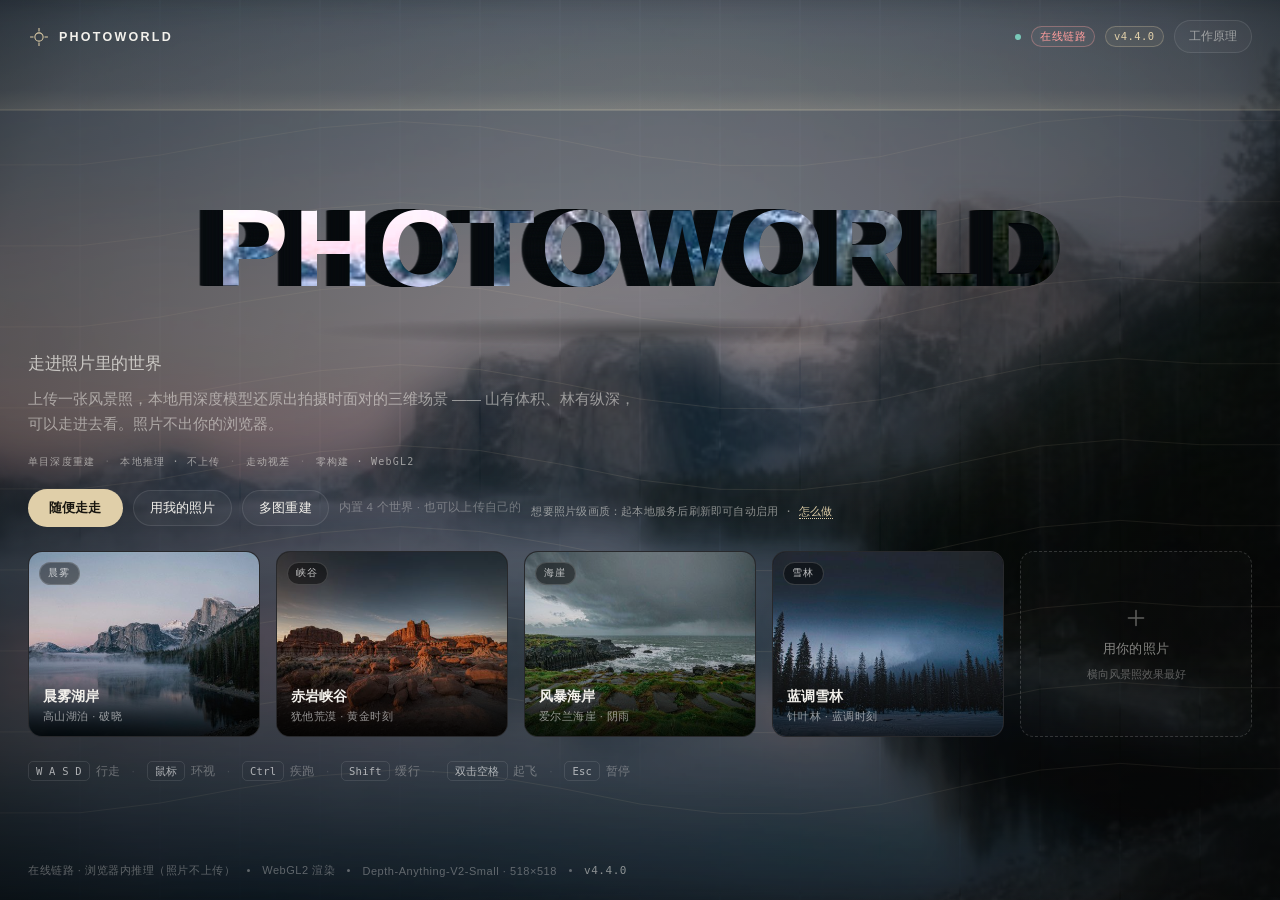
==== commit 148f066e: "v4.4.0: 通读 Ultralytics 文档并接入米制深度（实验），结论见 docs/acc_ultralytics.md - 文档结论：纯感知工具箱，无任何生成模型；可用项=SAM分割(掩码)" ====
--- a/index.html
+++ b/index.html
@@ -6,7 +6,7 @@
 <meta name="theme-color" content="#08090b">
 <title>PHOTOWORLD — 走进照片里的世界</title>
 <meta name="description" content="上传一张风景照片，在浏览器里重建为可以自由行走的 3D 世界。">
-<link rel="stylesheet" href="css/style.css?v=4.3.2">
+<link rel="stylesheet" href="css/style.css?v=4.4.0">
 <link rel="icon" type="image/png" sizes="32x32" href="favicon-32.png">
 <link rel="icon" type="image/png" sizes="512x512" href="icon-512.png">
 <link rel="apple-touch-icon" sizes="192x192" href="icon-192.png">
@@ -214,7 +214,7 @@
 /* 过期缓存自检：GitHub Pages 的 HTML 有 ~10 分钟缓存，手机浏览器更久。
    页面里的 BUILD 与 version.json 不一致就用带时间戳的 URL 重新加载一次
    （sessionStorage 防死循环）。用户拿到的永远是当前部署的 JS，而不是旧版本。 */
-window.__PW_BUILD__ = '4.3.2';
+window.__PW_BUILD__ = '4.4.0';
 (function () {
   var KEY = 'pw.reloaded';
   function check(reloadIfNewer) {
@@ -271,26 +271,26 @@
 });
 </script>
 
-<script src="js/mat.js?v=4.3.2"></script>
-<script src="js/glutil.js?v=4.3.2"></script>
-<script src="js/reconstruct.js?v=4.3.2"></script>
-<script src="js/depthpost.js?v=4.3.2"></script>
-<script src="js/world.js?v=4.3.2"></script>
-<script src="js/depth.js?v=4.3.2"></script>
-<script src="js/objects.js?v=4.3.2"></script>
-<script src="js/inpaint.js?v=4.3.2"></script>
-<script src="js/semantics.js?v=4.3.2"></script>
-<script src="js/intro.js?v=4.3.2"></script>
-<script src="js/glbworld.js?v=4.3.2"></script>
-<script src="js/renderer.js?v=4.3.2"></script>
-<script src="js/player.js?v=4.3.2"></script>
-<script src="js/audio.js?v=4.3.2"></script>
-<script src="js/live_params.js?v=4.3.2"></script>
-<script src="js/extend.js?v=4.3.2"></script>
-<script src="js/object3d.js?v=4.3.2"></script>
-<script src="js/caps.js?v=4.3.2"></script>
-<script src="js/app.js?v=4.3.2"></script>
+<script src="js/mat.js?v=4.4.0"></script>
+<script src="js/glutil.js?v=4.4.0"></script>
+<script src="js/reconstruct.js?v=4.4.0"></script>
+<script src="js/depthpost.js?v=4.4.0"></script>
+<script src="js/world.js?v=4.4.0"></script>
+<script src="js/depth.js?v=4.4.0"></script>
+<script src="js/objects.js?v=4.4.0"></script>
+<script src="js/inpaint.js?v=4.4.0"></script>
+<script src="js/semantics.js?v=4.4.0"></script>
+<script src="js/intro.js?v=4.4.0"></script>
+<script src="js/glbworld.js?v=4.4.0"></script>
+<script src="js/renderer.js?v=4.4.0"></script>
+<script src="js/player.js?v=4.4.0"></script>
+<script src="js/audio.js?v=4.4.0"></script>
+<script src="js/live_params.js?v=4.4.0"></script>
+<script src="js/extend.js?v=4.4.0"></script>
+<script src="js/object3d.js?v=4.4.0"></script>
+<script src="js/caps.js?v=4.4.0"></script>
+<script src="js/app.js?v=4.4.0"></script>
 <!-- v4：多图/视频重建面板（独立脚本，不依赖主程序作用域） -->
-<script src="js/v4upload.js?v=4.3.2"></script>
+<script src="js/v4upload.js?v=4.4.0"></script>
 </body>
 </html>
